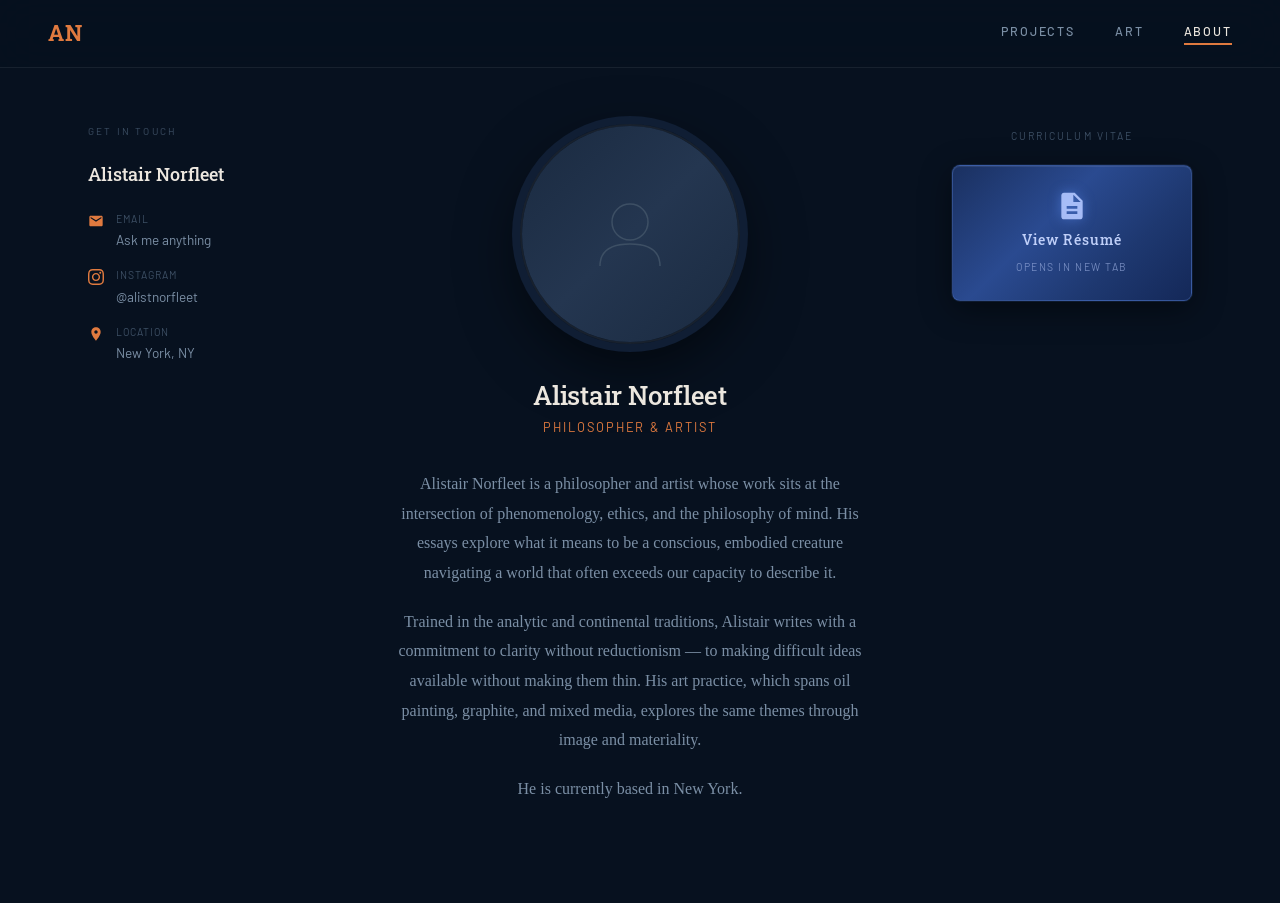
==== about.html @ 7e9ac39a "inital git push" ====
<!DOCTYPE html>
<html lang="en">
<head>
  <meta charset="UTF-8">
  <meta name="viewport" content="width=device-width, initial-scale=1.0">
  <meta name="description" content="About Alistair Norfleet — Philosopher, artist, and writer.">
  <title>About — Alistair Norfleet</title>
  <link rel="preconnect" href="https://fonts.googleapis.com">
  <link rel="preconnect" href="https://fonts.gstatic.com" crossorigin>
  <link href="https://fonts.googleapis.com/css2?family=Roboto+Slab:wght@300;400;500;700&family=Barlow:ital,wght@0,300;0,400;0,500;0,600;1,300;1,400&display=swap" rel="stylesheet">
  <link rel="stylesheet" href="css/styles.css">
</head>
<body>

  <!-- ── HEADER ────────────────────────────────────────────── -->
  <header class="site-header" role="banner">
    <a href="index.html" class="header-logo" aria-label="Alistair Norfleet — Home">AN</a>
    <nav class="header-nav" aria-label="Main navigation">
      <a href="projects.html" class="nav-link">Projects</a>
      <a href="art.html"      class="nav-link">Art</a>
      <a href="about.html"    class="nav-link active">About</a>
    </nav>
    <button class="hamburger" aria-label="Toggle menu" aria-expanded="false">
      <span></span><span></span><span></span>
    </button>
  </header>

  <nav class="mobile-nav" aria-label="Mobile navigation">
    <a href="projects.html" class="nav-link">Projects</a>
    <a href="art.html"      class="nav-link">Art</a>
    <a href="about.html"    class="nav-link">About</a>
  </nav>

  <!-- ── ABOUT PAGE ────────────────────────────────────────── -->
  <main class="about-page page-enter" role="main">
    <div class="about-layout">

      <!-- ── Contact — top left ──────────────────────────── -->
      <section class="about-contact" aria-label="Contact information">
        <div class="contact-label">Get in touch</div>
        <div class="contact-name">Alistair Norfleet</div>

        <div class="contact-item">
          <svg class="contact-item-icon" xmlns="http://www.w3.org/2000/svg" viewBox="0 0 24 24" aria-hidden="true">
            <path d="M20 4H4c-1.1 0-2 .9-2 2v12c0 1.1.9 2 2 2h16c1.1 0 2-.9 2-2V6c0-1.1-.9-2-2-2zm0 4l-8 5-8-5V6l8 5 8-5v2z"/>
          </svg>
          <div class="contact-item-body">
            <div class="contact-item-label">Email</div>
            <a href="mailto:alistair@example.com" class="contact-item-value">
              Ask me anything
            </a>
          </div>
        </div>

        <div class="contact-item">
          <svg class="contact-item-icon" xmlns="http://www.w3.org/2000/svg" viewBox="0 0 24 24" aria-hidden="true">
            <path d="M12 2.163c3.204 0 3.584.012 4.85.07 3.252.148 4.771 1.691 4.919 4.919.058 1.265.069 1.645.069 4.849 0 3.205-.012 3.584-.069 4.849-.149 3.225-1.664 4.771-4.919 4.919-1.266.058-1.644.07-4.85.07-3.204 0-3.584-.012-4.849-.07-3.26-.149-4.771-1.699-4.919-4.92-.058-1.265-.07-1.644-.07-4.849 0-3.204.013-3.583.07-4.849.149-3.227 1.664-4.771 4.919-4.919 1.266-.057 1.645-.069 4.849-.069zm0-2.163c-3.259 0-3.667.014-4.947.072-4.358.2-6.78 2.618-6.98 6.98-.059 1.281-.073 1.689-.073 4.948 0 3.259.014 3.668.072 4.948.2 4.358 2.618 6.78 6.98 6.98 1.281.058 1.689.072 4.948.072 3.259 0 3.668-.014 4.948-.072 4.354-.2 6.782-2.618 6.979-6.98.059-1.28.073-1.689.073-4.948 0-3.259-.014-3.667-.072-4.947-.196-4.354-2.617-6.78-6.979-6.98-1.281-.059-1.69-.073-4.949-.073zm0 5.838c-3.403 0-6.162 2.759-6.162 6.162s2.759 6.163 6.162 6.163 6.162-2.759 6.162-6.163c0-3.403-2.759-6.162-6.162-6.162zm0 10.162c-2.209 0-4-1.79-4-4 0-2.209 1.791-4 4-4s4 1.791 4 4c0 2.21-1.791 4-4 4zm6.406-11.845c-.796 0-1.441.645-1.441 1.44s.645 1.44 1.441 1.44c.795 0 1.439-.645 1.439-1.44s-.644-1.44-1.439-1.44z"/>
          </svg>
          <div class="contact-item-body">
            <div class="contact-item-label">Instagram</div>
            <a href="https://www.instagram.com/" target="_blank" rel="noopener noreferrer"
               class="contact-item-value">
              @alistnorfleet
            </a>
          </div>
        </div>

        <div class="contact-item">
          <svg class="contact-item-icon" xmlns="http://www.w3.org/2000/svg" viewBox="0 0 24 24" aria-hidden="true">
            <path d="M12 2C8.13 2 5 5.13 5 9c0 5.25 7 13 7 13s7-7.75 7-13c0-3.87-3.13-7-7-7zm0 9.5c-1.38 0-2.5-1.12-2.5-2.5s1.12-2.5 2.5-2.5 2.5 1.12 2.5 2.5-1.12 2.5-2.5 2.5z"/>
          </svg>
          <div class="contact-item-body">
            <div class="contact-item-label">Location</div>
            <span class="contact-item-value">New York, NY</span>
          </div>
        </div>
      </section>

      <!-- ── Photo + Bio — center ─────────────────────────── -->
      <section class="about-photo-section" aria-label="Biography">

        <div class="about-headshot-wrap">
          <img
            src="assets/images/headshot.jpg"
            alt="Portrait of Alistair Norfleet"
            onerror="this.style.display='none'; this.nextElementSibling.style.display='flex'"
          >
          <div class="headshot-placeholder" style="display:none" aria-hidden="true">
            <svg xmlns="http://www.w3.org/2000/svg" viewBox="0 0 80 80" width="100" height="100">
              <circle cx="40" cy="28" r="18" fill="none" stroke="#3d4f64" stroke-width="1.5"/>
              <path d="M10 72 Q10 50 40 50 Q70 50 70 72" fill="none" stroke="#3d4f64" stroke-width="1.5"/>
            </svg>
          </div>
        </div>

        <h1 class="about-bio-name">Alistair Norfleet</h1>
        <p class="about-bio-role">Philosopher &amp; Artist</p>

        <div class="about-bio-text">
          <p>
            Alistair Norfleet is a philosopher and artist whose work sits at the
            intersection of phenomenology, ethics, and the philosophy of mind.
            His essays explore what it means to be a conscious, embodied creature
            navigating a world that often exceeds our capacity to describe it.
          </p>
          <p>
            Trained in the analytic and continental traditions, Alistair writes
            with a commitment to clarity without reductionism — to making difficult
            ideas available without making them thin. His art practice, which
            spans oil painting, graphite, and mixed media, explores the same
            themes through image and materiality.
          </p>
          <p>
            He is currently based in New York.
          </p>
        </div>

      </section>

      <!-- ── Resume — top right ───────────────────────────── -->
      <section class="about-resume-section" aria-label="Résumé">
        <div class="resume-prompt">Curriculum Vitae</div>
        <a href="assets/pdfs/resume.pdf"
           target="_blank"
           rel="noopener noreferrer"
           class="resume-btn"
           aria-label="View Alistair Norfleet's résumé — opens in a new tab">

          <svg class="resume-btn-icon" xmlns="http://www.w3.org/2000/svg" viewBox="0 0 24 24" aria-hidden="true">
            <path d="M14 2H6c-1.1 0-2 .9-2 2v16c0 1.1.9 2 2 2h12c1.1 0 2-.9 2-2V8l-6-6zm2 16H8v-2h8v2zm0-4H8v-2h8v2zm-3-5V3.5L18.5 9H13z"/>
          </svg>

          <div class="resume-btn-text">View Résumé</div>
          <div class="resume-btn-sub">Opens in new tab</div>
        </a>
      </section>

    </div>
  </main>

  <!-- No footer on About page (contains all footer information) -->

  <script src="js/main.js"></script>
</body>
</html>
---- css/styles.css ----
/* ============================================================
   ALISTAIR NORFLEET — STYLESHEET
   Design System · Layout · Components · Animations
   ============================================================ */

/* ── 1. DESIGN TOKENS ──────────────────────────────────────── */
:root {
  --navy-deep:    #07111f;
  --navy-mid:     #0c1929;
  --navy-card:    #101e34;
  --navy-lift:    #152338;
  --navy-border:  rgba(255, 255, 255, 0.07);
  --navy-glass:   rgba(7, 17, 31, 0.85);

  --orange:       #e07a3f;
  --orange-light: #ea9562;
  --orange-dim:   rgba(224, 122, 63, 0.18);
  --orange-glow:  rgba(224, 122, 63, 0.35);

  --text-primary:   #ece7df;
  --text-secondary: #7b8fa5;
  --text-muted:     #3d4f64;
  --text-orange:    var(--orange);

  --paper-bg:     #f8f4ee;
  --paper-text:   #1a1a1a;
  --paper-meta:   #5a5a5a;

  --header-h:     68px;
  --radius-sm:    4px;
  --radius-md:    8px;
  --radius-lg:    16px;

  --ease-out:     cubic-bezier(0.16, 1, 0.3, 1);
  --ease-in-out:  cubic-bezier(0.4, 0, 0.2, 1);

  --shadow-sm:    0 2px 12px rgba(0, 0, 0, 0.3);
  --shadow-md:    0 8px 32px rgba(0, 0, 0, 0.45);
  --shadow-lg:    0 20px 60px rgba(0, 0, 0, 0.6);
  --shadow-orange:0 0 30px rgba(224, 122, 63, 0.25);
}

/* ── 2. RESET & BASE ────────────────────────────────────────── */
*, *::before, *::after {
  box-sizing: border-box;
  margin: 0;
  padding: 0;
}

html {
  font-size: 16px;
  scroll-behavior: smooth;
  -webkit-text-size-adjust: 100%;
}

body {
  background-color: var(--navy-deep);
  color: var(--text-primary);
  font-family: 'Barlow', sans-serif;
  font-weight: 400;
  line-height: 1.6;
  min-height: 100vh;
  overflow-x: hidden;
  -webkit-font-smoothing: antialiased;
  -moz-osx-font-smoothing: grayscale;
}

img {
  display: block;
  max-width: 100%;
  height: auto;
}

a {
  color: inherit;
  text-decoration: none;
}

button {
  cursor: pointer;
  font-family: inherit;
  border: none;
  background: none;
}

/* ── 3. TYPOGRAPHY ──────────────────────────────────────────── */
h1, h2, h3, h4 {
  font-family: 'Roboto Slab', serif;
  font-weight: 500;
  line-height: 1.2;
  letter-spacing: -0.01em;
  color: var(--text-primary);
}

.font-barlow  { font-family: 'Barlow', sans-serif; }
.font-slab    { font-family: 'Roboto Slab', serif; }
.font-times   { font-family: 'Times New Roman', Times, serif; }

/* ── 4. SCROLLBAR ───────────────────────────────────────────── */
::-webkit-scrollbar               { width: 6px; }
::-webkit-scrollbar-track         { background: var(--navy-deep); }
::-webkit-scrollbar-thumb         { background: var(--navy-lift); border-radius: 3px; }
::-webkit-scrollbar-thumb:hover   { background: var(--orange); }

::selection {
  background: var(--orange-dim);
  color: var(--text-primary);
}

/* ── 5. HEADER ──────────────────────────────────────────────── */
.site-header {
  position: fixed;
  top: 0; left: 0; right: 0;
  height: var(--header-h);
  z-index: 100;
  display: flex;
  align-items: center;
  justify-content: space-between;
  padding: 0 48px;
  background: var(--navy-glass);
  backdrop-filter: blur(20px);
  -webkit-backdrop-filter: blur(20px);
  border-bottom: 1px solid var(--navy-border);
  transition: background 0.4s var(--ease-in-out),
              border-color 0.4s var(--ease-in-out);
}

.site-header.scrolled {
  background: rgba(7, 17, 31, 0.97);
  border-color: rgba(255, 255, 255, 0.1);
}

.header-logo {
  font-family: 'Roboto Slab', serif;
  font-weight: 700;
  font-size: 1.35rem;
  letter-spacing: 0.04em;
  color: var(--orange);
  text-transform: uppercase;
  user-select: none;
  transition: opacity 0.2s;
}

.header-logo:hover { opacity: 0.8; }

.header-nav {
  display: flex;
  align-items: center;
  gap: 40px;
}

.nav-link {
  font-family: 'Barlow', sans-serif;
  font-weight: 500;
  font-size: 0.78rem;
  letter-spacing: 0.15em;
  text-transform: uppercase;
  color: var(--text-secondary);
  position: relative;
  padding-bottom: 3px;
  transition: color 0.2s;
}

.nav-link::after {
  content: '';
  position: absolute;
  bottom: 0; left: 0;
  width: 0; height: 1.5px;
  background: var(--orange);
  transition: width 0.3s var(--ease-out);
}

.nav-link:hover,
.nav-link.active {
  color: var(--text-primary);
}

.nav-link:hover::after,
.nav-link.active::after {
  width: 100%;
}

/* Hamburger (mobile) */
.hamburger {
  display: none;
  flex-direction: column;
  gap: 5px;
  padding: 6px;
  cursor: pointer;
}

.hamburger span {
  display: block;
  width: 22px;
  height: 1.5px;
  background: var(--text-primary);
  transition: transform 0.3s var(--ease-out), opacity 0.3s;
}

.hamburger.open span:nth-child(1) { transform: translateY(6.5px) rotate(45deg); }
.hamburger.open span:nth-child(2) { opacity: 0; }
.hamburger.open span:nth-child(3) { transform: translateY(-6.5px) rotate(-45deg); }

/* Mobile nav overlay */
.mobile-nav {
  display: none;
  position: fixed;
  inset: 0;
  z-index: 99;
  background: var(--navy-deep);
  flex-direction: column;
  align-items: center;
  justify-content: center;
  gap: 40px;
  opacity: 0;
  pointer-events: none;
  transition: opacity 0.35s var(--ease-out);
}

.mobile-nav.open {
  opacity: 1;
  pointer-events: all;
}

.mobile-nav .nav-link {
  font-size: 1.5rem;
  letter-spacing: 0.2em;
}

/* ── 6. FOOTER ──────────────────────────────────────────────── */
.site-footer {
  padding: 36px 48px;
  border-top: 1px solid var(--navy-border);
  display: flex;
  align-items: center;
  justify-content: center;
  gap: 40px;
  background: var(--navy-mid);
}

.footer-link {
  display: flex;
  align-items: center;
  gap: 10px;
  color: var(--text-secondary);
  font-family: 'Barlow', sans-serif;
  font-size: 0.85rem;
  letter-spacing: 0.05em;
  transition: color 0.2s;
}

.footer-link:hover { color: var(--orange); }

.footer-link svg {
  width: 20px;
  height: 20px;
  fill: currentColor;
  flex-shrink: 0;
  transition: transform 0.25s var(--ease-out);
}

.footer-link:hover svg { transform: scale(1.15); }

.footer-divider {
  width: 1px;
  height: 24px;
  background: var(--navy-border);
}

/* ── 7. LANDING — HERO LAYOUT ───────────────────────────────── */
.landing-hero {
  display: grid;
  grid-template-columns: 180px 1fr 300px;
  height: 100vh;
  overflow: hidden;
  padding-top: var(--header-h);
}

/* ── 8. LANDING — ART SCROLL ────────────────────────────────── */
.art-scroll-col {
  border-right: 1px solid var(--navy-border);
  overflow: hidden;
  position: relative;
}

.art-scroll-col::after {
  content: '';
  position: absolute;
  bottom: 0; left: 0; right: 0;
  height: 80px;
  background: linear-gradient(to top, var(--navy-deep), transparent);
  z-index: 2;
  pointer-events: none;
}

.art-scroll-col::before {
  content: '';
  position: absolute;
  top: 0; left: 0; right: 0;
  height: 80px;
  background: linear-gradient(to bottom, var(--navy-deep), transparent);
  z-index: 2;
  pointer-events: none;
}

.art-scroll-track {
  height: 100%;
  overflow: hidden;
}

.art-scroll-inner {
  display: flex;
  flex-direction: column;
  gap: 8px;
  padding: 8px;
  animation: scrollUp 55s linear infinite;
  will-change: transform;
}

.art-scroll-inner:hover { animation-play-state: paused; }

.art-scroll-item {
  width: 100%;
  aspect-ratio: 3/4;
  border-radius: var(--radius-sm);
  overflow: hidden;
  flex-shrink: 0;
  transition: opacity 0.3s;
}

.art-scroll-item:hover { opacity: 0.75; }

.art-scroll-item .art-thumb {
  width: 100%;
  height: 100%;
  object-fit: cover;
}

.art-scroll-placeholder {
  width: 100%;
  height: 100%;
}

/* ── 9. LANDING — CENTER COLUMN ─────────────────────────────── */
.landing-center {
  display: flex;
  flex-direction: column;
  align-items: center;
  padding: 40px 56px 0;
  position: relative;
  overflow: hidden;
}

.greeting-text {
  margin-top: auto;
  font-family: 'Barlow', sans-serif;
  font-weight: 300;
  font-style: italic;
  font-size: clamp(1rem, 1.5vw, 1.2rem);
  color: var(--text-secondary);
  letter-spacing: 0.04em;
  text-align: center;
  margin-bottom: 32px;
  min-height: 1.6em;
  transition: opacity 0.5s var(--ease-out);
}

.greeting-text.fade { opacity: 0; }

.hero-headshot-wrap {
  width: 160px;
  height: 160px;
  border-radius: 50%;
  overflow: hidden;
  border: 2px solid var(--navy-border);
  box-shadow: 0 0 0 6px var(--navy-card), var(--shadow-md);
  margin-bottom: 28px;
  flex-shrink: 0;
}

.hero-headshot-wrap img,
.hero-headshot-wrap .headshot-placeholder {
  width: 100%;
  height: 100%;
  object-fit: cover;
}

.headshot-placeholder {
  background: linear-gradient(135deg, #1a2a40 0%, #243650 50%, #1a2a40 100%);
  display: flex;
  align-items: center;
  justify-content: center;
}

.headshot-placeholder svg {
  width: 80px;
  height: 80px;
  fill: var(--text-muted);
}

.hero-name {
  font-family: 'Roboto Slab', serif;
  font-size: clamp(1.5rem, 2.5vw, 2rem);
  font-weight: 500;
  color: var(--text-primary);
  text-align: center;
  margin-bottom: 8px;
}

.hero-tagline {
  font-family: 'Barlow', sans-serif;
  font-weight: 300;
  font-size: clamp(0.9rem, 1.3vw, 1.05rem);
  color: var(--text-secondary);
  text-align: center;
  letter-spacing: 0.06em;
  text-transform: uppercase;
  margin-bottom: 40px;
}

/* ── 10. LANDING — ESSAY PEEK ───────────────────────────────── */
.essay-peek-wrap {
  width: 100%;
  position: relative;
  cursor: pointer;
  margin-top: auto;
  padding-top: 20px;
}

.essay-peek-scroll-hint {
  display: flex;
  align-items: center;
  justify-content: center;
  gap: 8px;
  margin-bottom: 12px;
  font-family: 'Barlow', sans-serif;
  font-size: 0.7rem;
  letter-spacing: 0.15em;
  text-transform: uppercase;
  color: var(--text-muted);
  animation: nudgeDown 2.5s ease-in-out infinite;
}

.essay-peek-scroll-hint::after {
  content: '';
  display: block;
  width: 1px;
  height: 20px;
  background: var(--text-muted);
}

.essay-peek-card {
  background: var(--paper-bg);
  border-radius: var(--radius-md) var(--radius-md) 0 0;
  padding: 28px 32px 0;
  position: relative;
  box-shadow: var(--shadow-md);
  max-height: 200px;
  overflow: hidden;
  transition: transform 0.3s var(--ease-out), box-shadow 0.3s;
}

.essay-peek-card:hover {
  transform: translateY(-4px);
  box-shadow: var(--shadow-lg), var(--shadow-orange);
}

.essay-peek-card::after {
  content: '';
  position: absolute;
  bottom: 0; left: 0; right: 0;
  height: 100px;
  background: linear-gradient(to top, var(--paper-bg), transparent);
  pointer-events: none;
}

.peek-label {
  font-family: 'Barlow', sans-serif;
  font-size: 0.65rem;
  letter-spacing: 0.2em;
  text-transform: uppercase;
  color: var(--orange);
  margin-bottom: 10px;
}

.peek-title {
  font-family: 'Roboto Slab', serif;
  font-weight: 500;
  font-size: 1rem;
  color: var(--paper-text);
  line-height: 1.3;
  margin-bottom: 8px;
}

.peek-meta {
  font-family: 'Barlow', sans-serif;
  font-size: 0.75rem;
  color: var(--paper-meta);
  margin-bottom: 16px;
}

.peek-body {
  font-family: 'Times New Roman', Times, serif;
  font-size: 0.85rem;
  color: var(--paper-text);
  line-height: 1.65;
}

/* ── 11. LANDING — BIBLIOGRAPHY ─────────────────────────────── */
.landing-biblio {
  border-left: 1px solid var(--navy-border);
  padding: 40px 32px;
  overflow-y: auto;
  display: flex;
  flex-direction: column;
}

.biblio-header {
  font-family: 'Barlow', sans-serif;
  font-size: 0.65rem;
  letter-spacing: 0.2em;
  text-transform: uppercase;
  color: var(--text-muted);
  margin-bottom: 28px;
  padding-bottom: 16px;
  border-bottom: 1px solid var(--navy-border);
}

.biblio-year-group {
  margin-bottom: 24px;
}

.biblio-year {
  font-family: 'Barlow', sans-serif;
  font-size: 0.65rem;
  font-weight: 600;
  letter-spacing: 0.15em;
  text-transform: uppercase;
  color: var(--orange);
  margin-bottom: 10px;
}

.biblio-entry {
  display: block;
  font-family: 'Barlow', sans-serif;
  font-weight: 400;
  font-size: 0.8rem;
  color: var(--text-secondary);
  line-height: 1.4;
  padding: 8px 0;
  border-bottom: 1px solid transparent;
  cursor: pointer;
  transition: color 0.2s, padding-left 0.25s var(--ease-out);
  position: relative;
}

.biblio-entry::before {
  content: '→';
  position: absolute;
  left: -16px;
  opacity: 0;
  transition: opacity 0.2s, left 0.25s var(--ease-out);
  color: var(--orange);
  font-size: 0.75rem;
}

.biblio-entry:hover {
  color: var(--text-primary);
  padding-left: 6px;
}

.biblio-entry:hover::before {
  opacity: 1;
  left: -12px;
}

/* ── 12. PROJECTS PAGE ──────────────────────────────────────── */
.projects-layout {
  display: grid;
  grid-template-columns: 1fr 280px;
  gap: 0;
  min-height: calc(100vh - var(--header-h));
  padding-top: var(--header-h);
}

.projects-main {
  padding: 40px 48px;
  border-right: 1px solid var(--navy-border);
  overflow-y: auto;
}

.projects-top-bar {
  display: flex;
  align-items: flex-start;
  justify-content: flex-end;
  margin-bottom: 28px;
}

.download-btn {
  display: inline-flex;
  align-items: center;
  gap: 8px;
  font-family: 'Barlow', sans-serif;
  font-size: 0.75rem;
  font-weight: 600;
  letter-spacing: 0.1em;
  text-transform: uppercase;
  color: var(--orange);
  border: 1px solid var(--orange);
  padding: 9px 18px;
  border-radius: var(--radius-sm);
  transition: background 0.2s, color 0.2s, box-shadow 0.2s, transform 0.15s;
}

.download-btn:hover {
  background: var(--orange);
  color: var(--navy-deep);
  box-shadow: var(--shadow-orange);
  transform: translateY(-1px);
}

.download-btn svg {
  width: 14px;
  height: 14px;
  fill: currentColor;
  transition: transform 0.2s var(--ease-out);
}

.download-btn:hover svg { transform: translateY(2px); }

/* Essay document display */
.essay-document {
  background: var(--paper-bg);
  border-radius: var(--radius-md);
  padding: 64px 72px;
  box-shadow: var(--shadow-md);
  max-width: 740px;
  margin: 0 auto;
  transition: opacity 0.3s var(--ease-out);
}

.essay-document.loading { opacity: 0; }

.essay-doc-label {
  font-family: 'Barlow', sans-serif;
  font-size: 0.65rem;
  letter-spacing: 0.2em;
  text-transform: uppercase;
  color: var(--orange);
  margin-bottom: 20px;
}

.essay-doc-title {
  font-family: 'Roboto Slab', serif;
  font-weight: 500;
  font-size: 1.5rem;
  color: var(--paper-text);
  line-height: 1.3;
  margin-bottom: 12px;
}

.essay-doc-meta {
  font-family: 'Barlow', sans-serif;
  font-size: 0.8rem;
  color: var(--paper-meta);
  margin-bottom: 8px;
}

.essay-doc-author {
  font-family: 'Barlow', sans-serif;
  font-size: 0.85rem;
  font-weight: 500;
  color: var(--paper-text);
  margin-bottom: 32px;
  padding-bottom: 24px;
  border-bottom: 1px solid #d0cbc2;
}

.essay-doc-abstract {
  font-family: 'Barlow', sans-serif;
  font-style: italic;
  font-size: 0.85rem;
  color: var(--paper-meta);
  line-height: 1.7;
  border-left: 2px solid #c8c0b4;
  padding-left: 16px;
  margin-bottom: 32px;
}

.essay-doc-body {
  font-family: 'Times New Roman', Times, serif;
  font-size: 1rem;
  color: var(--paper-text);
  line-height: 1.85;
}

.essay-doc-body p {
  margin-bottom: 1.4em;
  text-indent: 2em;
}

.essay-doc-body p:first-child { text-indent: 0; }

.essay-pdf-frame {
  width: 100%;
  height: 80vh;
  border: none;
  border-radius: var(--radius-md);
  display: none;
}

/* Projects sidebar */
.projects-sidebar {
  padding: 40px 24px;
  position: sticky;
  top: var(--header-h);
  height: calc(100vh - var(--header-h));
  overflow-y: auto;
}

.sidebar-label {
  font-family: 'Barlow', sans-serif;
  font-size: 0.65rem;
  letter-spacing: 0.2em;
  text-transform: uppercase;
  color: var(--text-muted);
  margin-bottom: 20px;
}

.sidebar-essay-item {
  display: block;
  padding: 12px 14px;
  border-radius: var(--radius-sm);
  margin-bottom: 4px;
  cursor: pointer;
  transition: background 0.2s, color 0.2s;
  position: relative;
}

.sidebar-essay-item:hover {
  background: var(--navy-card);
}

.sidebar-essay-item.active {
  background: var(--navy-lift);
}

.sidebar-essay-item.active::before {
  content: '';
  position: absolute;
  left: 0; top: 0; bottom: 0;
  width: 2px;
  background: var(--orange);
  border-radius: 0 2px 2px 0;
}

.sidebar-essay-title {
  font-family: 'Barlow', sans-serif;
  font-size: 0.78rem;
  line-height: 1.4;
  color: var(--text-secondary);
  transition: color 0.2s;
}

.sidebar-essay-item:hover .sidebar-essay-title,
.sidebar-essay-item.active .sidebar-essay-title {
  color: var(--text-primary);
}

.sidebar-essay-year {
  font-family: 'Barlow', sans-serif;
  font-size: 0.65rem;
  color: var(--orange);
  margin-top: 3px;
  font-weight: 600;
}

/* ── 13. ART GALLERY PAGE ───────────────────────────────────── */
.art-page {
  padding-top: var(--header-h);
  min-height: 100vh;
  position: relative;
  overflow: hidden;
}

/* Animated background */
.art-bg {
  position: fixed;
  inset: 0;
  z-index: 0;
  background:
    radial-gradient(ellipse at 20% 50%, rgba(14, 28, 58, 0.6) 0%, transparent 60%),
    radial-gradient(ellipse at 80% 20%, rgba(20, 14, 40, 0.5) 0%, transparent 55%),
    var(--navy-deep);
  animation: bgShift 20s ease-in-out infinite alternate;
}

.art-page-content {
  position: relative;
  z-index: 1;
}

.gallery-header {
  text-align: center;
  padding: 60px 48px 40px;
}

.gallery-header h1 {
  font-size: clamp(2rem, 4vw, 3rem);
  letter-spacing: -0.02em;
  margin-bottom: 12px;
}

.gallery-header p {
  font-family: 'Barlow', sans-serif;
  font-weight: 300;
  color: var(--text-secondary);
  font-size: 0.95rem;
  letter-spacing: 0.05em;
}

.gallery-grid {
  display: grid;
  grid-template-columns: repeat(12, 1fr);
  grid-auto-rows: 60px;
  gap: 16px;
  padding: 0 48px 80px;
  max-width: 1400px;
  margin: 0 auto;
}

.gallery-item {
  position: relative;
  border-radius: var(--radius-md);
  overflow: hidden;
  cursor: pointer;
  transform-origin: center;
  opacity: 0;
  transform: translateY(40px) scale(0.96);
  transition: transform 0.5s var(--ease-out), opacity 0.5s var(--ease-out),
              box-shadow 0.3s;
  animation: floatGently var(--float-duration, 6s) ease-in-out infinite alternate;
  animation-delay: var(--float-delay, 0s);
}

.gallery-item.visible {
  opacity: 1;
  transform: translateY(0) scale(1);
}

.gallery-item:hover {
  box-shadow: 0 0 0 2px var(--orange), var(--shadow-lg), var(--shadow-orange);
  z-index: 2;
  transform: scale(1.02) !important;
}

/* Grid sizing variants */
.gallery-item[data-size="large"]   { grid-column: span 5; grid-row: span 8; }
.gallery-item[data-size="standard"]{ grid-column: span 4; grid-row: span 6; }
.gallery-item[data-size="portrait"]{ grid-column: span 3; grid-row: span 8; }
.gallery-item[data-size="wide"]    { grid-column: span 6; grid-row: span 5; }

.gallery-item-art {
  width: 100%;
  height: 100%;
  object-fit: cover;
  transition: transform 0.6s var(--ease-out);
}

.gallery-item:hover .gallery-item-art {
  transform: scale(1.06);
}

.gallery-item-overlay {
  position: absolute;
  inset: 0;
  background: linear-gradient(to top, rgba(7, 17, 31, 0.92) 0%, transparent 55%);
  opacity: 0;
  transition: opacity 0.3s;
  display: flex;
  flex-direction: column;
  justify-content: flex-end;
  padding: 20px;
}

.gallery-item:hover .gallery-item-overlay {
  opacity: 1;
}

.gallery-item-title {
  font-family: 'Roboto Slab', serif;
  font-size: 0.95rem;
  font-weight: 500;
  color: var(--text-primary);
  margin-bottom: 4px;
}

.gallery-item-meta {
  font-family: 'Barlow', sans-serif;
  font-size: 0.72rem;
  color: var(--text-secondary);
  letter-spacing: 0.04em;
}

.gallery-item-year {
  font-family: 'Barlow', sans-serif;
  font-size: 0.65rem;
  color: var(--orange);
  font-weight: 600;
  letter-spacing: 0.1em;
  margin-bottom: 4px;
}

/* Lightbox */
.lightbox {
  position: fixed;
  inset: 0;
  z-index: 200;
  display: flex;
  align-items: center;
  justify-content: center;
  background: rgba(7, 17, 31, 0.97);
  backdrop-filter: blur(12px);
  -webkit-backdrop-filter: blur(12px);
  opacity: 0;
  pointer-events: none;
  transition: opacity 0.35s var(--ease-out);
}

.lightbox.open {
  opacity: 1;
  pointer-events: all;
}

.lightbox-inner {
  display: grid;
  grid-template-columns: 1fr 300px;
  gap: 40px;
  max-width: 1100px;
  width: 90%;
  max-height: 90vh;
  transform: scale(0.95);
  transition: transform 0.35s var(--ease-out);
}

.lightbox.open .lightbox-inner {
  transform: scale(1);
}

.lightbox-art-wrap {
  position: relative;
  display: flex;
  align-items: center;
  justify-content: center;
  max-height: 85vh;
  border-radius: var(--radius-md);
  overflow: hidden;
}

.lightbox-art-img {
  max-width: 100%;
  max-height: 85vh;
  width: 100%;
  height: 100%;
  object-fit: contain;
  border-radius: var(--radius-md);
}

.lightbox-art-placeholder {
  width: 100%;
  height: 100%;
  min-height: 400px;
  border-radius: var(--radius-md);
}

.lightbox-info {
  display: flex;
  flex-direction: column;
  justify-content: center;
  padding: 20px 0;
}

.lightbox-year {
  font-family: 'Barlow', sans-serif;
  font-size: 0.7rem;
  letter-spacing: 0.2em;
  color: var(--orange);
  text-transform: uppercase;
  font-weight: 600;
  margin-bottom: 12px;
}

.lightbox-title {
  font-family: 'Roboto Slab', serif;
  font-size: 1.8rem;
  font-weight: 500;
  margin-bottom: 16px;
  line-height: 1.2;
}

.lightbox-medium,
.lightbox-dims {
  font-family: 'Barlow', sans-serif;
  font-size: 0.85rem;
  color: var(--text-secondary);
  margin-bottom: 6px;
}

.lightbox-desc {
  font-family: 'Times New Roman', Times, serif;
  font-size: 0.95rem;
  color: var(--text-secondary);
  line-height: 1.7;
  margin-top: 20px;
  padding-top: 20px;
  border-top: 1px solid var(--navy-border);
}

.lightbox-nav {
  display: flex;
  gap: 12px;
  margin-top: 32px;
}

.lightbox-nav-btn {
  width: 40px;
  height: 40px;
  border: 1px solid var(--navy-border);
  border-radius: var(--radius-sm);
  display: flex;
  align-items: center;
  justify-content: center;
  color: var(--text-secondary);
  transition: border-color 0.2s, color 0.2s, background 0.2s;
}

.lightbox-nav-btn:hover {
  border-color: var(--orange);
  color: var(--orange);
  background: var(--orange-dim);
}

.lightbox-nav-btn svg { width: 16px; height: 16px; fill: currentColor; }

.lightbox-close {
  position: absolute;
  top: 24px; right: 24px;
  width: 40px; height: 40px;
  border: 1px solid var(--navy-border);
  border-radius: 50%;
  display: flex;
  align-items: center;
  justify-content: center;
  color: var(--text-secondary);
  transition: border-color 0.2s, color 0.2s;
  z-index: 10;
}

.lightbox-close:hover {
  border-color: var(--orange);
  color: var(--orange);
}

.lightbox-close svg { width: 14px; height: 14px; fill: currentColor; }

/* ── 14. ABOUT PAGE ─────────────────────────────────────────── */
.about-page {
  padding-top: var(--header-h);
  min-height: 100vh;
}

.about-layout {
  display: grid;
  grid-template-columns: 260px 1fr 280px;
  grid-template-rows: auto 1fr;
  gap: 0;
  padding: 56px 48px 80px;
  max-width: 1200px;
  margin: 0 auto;
  min-height: calc(100vh - var(--header-h));
}

/* Contact panel — top left */
.about-contact {
  grid-column: 1;
  grid-row: 1 / 3;
  padding-right: 40px;
}

.contact-label {
  font-family: 'Barlow', sans-serif;
  font-size: 0.62rem;
  letter-spacing: 0.22em;
  text-transform: uppercase;
  color: var(--text-muted);
  margin-bottom: 24px;
}

.contact-name {
  font-family: 'Roboto Slab', serif;
  font-size: 1.1rem;
  font-weight: 500;
  color: var(--text-primary);
  margin-bottom: 24px;
  line-height: 1.3;
}

.contact-item {
  display: flex;
  align-items: flex-start;
  gap: 12px;
  margin-bottom: 16px;
}

.contact-item-icon {
  width: 16px;
  height: 16px;
  fill: var(--orange);
  flex-shrink: 0;
  margin-top: 2px;
}

.contact-item-body {
  display: flex;
  flex-direction: column;
  gap: 2px;
}

.contact-item-label {
  font-family: 'Barlow', sans-serif;
  font-size: 0.65rem;
  color: var(--text-muted);
  letter-spacing: 0.1em;
  text-transform: uppercase;
}

.contact-item-value {
  font-family: 'Barlow', sans-serif;
  font-size: 0.85rem;
  color: var(--text-secondary);
  transition: color 0.2s;
}

a.contact-item-value:hover { color: var(--orange); }

.contact-instagram-link {
  display: inline-flex;
  align-items: center;
  gap: 8px;
  font-family: 'Barlow', sans-serif;
  font-size: 0.85rem;
  color: var(--text-secondary);
  transition: color 0.2s;
  margin-top: 8px;
}

.contact-instagram-link svg {
  width: 18px;
  height: 18px;
  fill: currentColor;
}

.contact-instagram-link:hover { color: var(--orange); }

/* Headshot — center */
.about-photo-section {
  grid-column: 2;
  grid-row: 1 / 3;
  display: flex;
  flex-direction: column;
  align-items: center;
  padding: 0 40px;
}

.about-headshot-wrap {
  width: 220px;
  height: 220px;
  border-radius: 50%;
  overflow: hidden;
  border: 2px solid var(--navy-border);
  box-shadow: 0 0 0 8px var(--navy-card), var(--shadow-lg);
  margin-bottom: 36px;
  flex-shrink: 0;
}

.about-headshot-wrap img,
.about-headshot-wrap .headshot-placeholder {
  width: 100%;
  height: 100%;
  object-fit: cover;
}

.about-bio-name {
  font-family: 'Roboto Slab', serif;
  font-size: 1.6rem;
  font-weight: 500;
  margin-bottom: 6px;
  text-align: center;
}

.about-bio-role {
  font-family: 'Barlow', sans-serif;
  font-size: 0.8rem;
  letter-spacing: 0.15em;
  text-transform: uppercase;
  color: var(--orange);
  margin-bottom: 32px;
  text-align: center;
}

.about-bio-text {
  font-family: 'Times New Roman', Times, serif;
  font-size: 1rem;
  color: var(--text-secondary);
  line-height: 1.85;
  text-align: center;
  max-width: 480px;
}

.about-bio-text p { margin-bottom: 1.2em; }

/* Resume button — top right */
.about-resume-section {
  grid-column: 3;
  grid-row: 1 / 3;
  display: flex;
  flex-direction: column;
  align-items: center;
  justify-content: flex-start;
  padding-left: 40px;
  padding-top: 4px;
}

.resume-prompt {
  font-family: 'Barlow', sans-serif;
  font-size: 0.65rem;
  letter-spacing: 0.2em;
  text-transform: uppercase;
  color: var(--text-muted);
  margin-bottom: 20px;
  text-align: center;
}

.resume-btn {
  display: flex;
  flex-direction: column;
  align-items: center;
  justify-content: center;
  gap: 10px;
  padding: 24px 32px;
  border-radius: var(--radius-md);
  cursor: pointer;
  text-decoration: none;
  position: relative;
  overflow: hidden;
  background: linear-gradient(135deg, #1a3060 0%, #2a4a90 40%, #1e3870 70%, #142858 100%);
  border: 1px solid rgba(100, 140, 220, 0.3);
  box-shadow:
    0 0 0 1px rgba(100, 150, 255, 0.1),
    inset 0 1px 0 rgba(255, 255, 255, 0.08),
    var(--shadow-md);
  animation: resumePulse 3s ease-in-out infinite;
  transition: transform 0.25s var(--ease-out), box-shadow 0.25s;
  width: 100%;
}

.resume-btn::before {
  content: '';
  position: absolute;
  top: -50%; left: -60%;
  width: 60%;
  height: 200%;
  background: linear-gradient(
    105deg,
    transparent 0%,
    rgba(255, 255, 255, 0.04) 40%,
    rgba(255, 255, 255, 0.12) 50%,
    rgba(255, 255, 255, 0.04) 60%,
    transparent 100%
  );
  animation: shimmer 3.5s ease-in-out infinite;
}

.resume-btn:hover {
  transform: translateY(-3px);
  box-shadow:
    0 0 0 1px rgba(100, 150, 255, 0.25),
    0 0 30px rgba(60, 100, 200, 0.3),
    0 0 60px rgba(60, 100, 200, 0.15),
    var(--shadow-lg);
}

.resume-btn-icon {
  width: 32px;
  height: 32px;
  fill: rgba(180, 200, 255, 0.9);
  filter: drop-shadow(0 0 6px rgba(100, 150, 255, 0.5));
  animation: iconFloat 4s ease-in-out infinite;
}

.resume-btn-text {
  font-family: 'Roboto Slab', serif;
  font-size: 0.85rem;
  font-weight: 500;
  letter-spacing: 0.08em;
  color: rgba(200, 215, 255, 0.95);
  text-align: center;
  line-height: 1.3;
}

.resume-btn-sub {
  font-family: 'Barlow', sans-serif;
  font-size: 0.65rem;
  letter-spacing: 0.15em;
  text-transform: uppercase;
  color: rgba(150, 170, 220, 0.7);
  text-align: center;
}

/* ── 15. UTILITIES ──────────────────────────────────────────── */
.visually-hidden {
  position: absolute;
  width: 1px; height: 1px;
  clip: rect(0,0,0,0);
  overflow: hidden;
}

.page-enter {
  animation: pageEnter 0.5s var(--ease-out) both;
}

/* ── 16. KEYFRAMES ──────────────────────────────────────────── */
@keyframes scrollUp {
  from { transform: translateY(0); }
  to   { transform: translateY(-50%); }
}

@keyframes floatGently {
  from { transform: translateY(0px); }
  to   { transform: translateY(-8px); }
}

@keyframes nudgeDown {
  0%, 100% { transform: translateY(0);  opacity: 0.5; }
  50%       { transform: translateY(5px); opacity: 1; }
}

@keyframes resumePulse {
  0%, 100% { box-shadow: 0 0 0 1px rgba(100,150,255,0.1), inset 0 1px 0 rgba(255,255,255,0.08), 0 8px 32px rgba(0,0,0,0.45); }
  50%       { box-shadow: 0 0 0 1px rgba(100,150,255,0.2), inset 0 1px 0 rgba(255,255,255,0.08), 0 8px 32px rgba(0,0,0,0.45), 0 0 20px rgba(60,100,200,0.2); }
}

@keyframes shimmer {
  0%   { left: -60%; }
  100% { left: 120%; }
}

@keyframes iconFloat {
  0%, 100% { transform: translateY(0); }
  50%       { transform: translateY(-4px); }
}

@keyframes bgShift {
  from { background-position: 0% 50%; }
  to   { background-position: 100% 50%; }
}

@keyframes pageEnter {
  from { opacity: 0; transform: translateY(12px); }
  to   { opacity: 1; transform: translateY(0); }
}

@keyframes spin {
  to { transform: rotate(360deg); }
}

/* Loading spinner */
.spinner {
  width: 24px;
  height: 24px;
  border: 2px solid var(--navy-border);
  border-top-color: var(--orange);
  border-radius: 50%;
  animation: spin 0.7s linear infinite;
}

/* ── 17. RESPONSIVE ─────────────────────────────────────────── */
@media (max-width: 1100px) {
  .landing-hero {
    grid-template-columns: 140px 1fr 240px;
  }
  .landing-center { padding: 32px 36px 0; }
  .gallery-item[data-size="large"]    { grid-column: span 6; grid-row: span 8; }
  .gallery-item[data-size="standard"] { grid-column: span 6; grid-row: span 6; }
  .gallery-item[data-size="portrait"] { grid-column: span 4; grid-row: span 8; }
  .gallery-item[data-size="wide"]     { grid-column: span 8; grid-row: span 5; }
}

@media (max-width: 860px) {
  .site-header { padding: 0 24px; }
  .header-nav  { display: none; }
  .hamburger   { display: flex; }
  .mobile-nav  { display: flex; }

  .landing-hero {
    grid-template-columns: 1fr;
    grid-template-rows: auto;
    height: auto;
    min-height: 100vh;
  }

  .art-scroll-col { display: none; }

  .landing-center {
    padding: 56px 28px 0;
    min-height: calc(100vh - var(--header-h));
  }

  .landing-biblio {
    border-left: none;
    border-top: 1px solid var(--navy-border);
    padding: 32px 24px;
    max-height: 50vh;
  }

  .projects-layout {
    grid-template-columns: 1fr;
  }

  .projects-sidebar {
    position: static;
    height: auto;
    border-top: 1px solid var(--navy-border);
    order: -1;
  }

  .projects-main { padding: 24px; }
  .essay-document { padding: 32px 24px; }

  .about-layout {
    grid-template-columns: 1fr;
    grid-template-rows: auto;
    padding: 32px 24px 60px;
    gap: 40px;
  }

  .about-contact,
  .about-photo-section,
  .about-resume-section {
    grid-column: 1;
    grid-row: auto;
    padding: 0;
  }

  .about-resume-section {
    align-items: stretch;
    padding: 0;
  }

  .resume-btn { width: 100%; }

  .gallery-grid {
    grid-template-columns: repeat(6, 1fr);
    padding: 0 24px 60px;
    gap: 12px;
  }

  .gallery-item[data-size="large"],
  .gallery-item[data-size="wide"]     { grid-column: span 6; grid-row: span 6; }
  .gallery-item[data-size="standard"],
  .gallery-item[data-size="portrait"] { grid-column: span 3; grid-row: span 5; }

  .lightbox-inner {
    grid-template-columns: 1fr;
    gap: 20px;
    overflow-y: auto;
    padding: 20px;
  }

  .lightbox-info { padding: 0; }
}

@media (max-width: 480px) {
  .site-header { padding: 0 16px; }
  .gallery-grid { grid-template-columns: repeat(2, 1fr); padding: 0 16px 60px; }
  .gallery-item[data-size] { grid-column: span 2; grid-row: span 5; }
  .essay-document { padding: 24px 16px; }
  .about-layout { padding: 24px 16px 60px; }
  .site-footer { padding: 28px 24px; flex-direction: column; gap: 20px; }
  .footer-divider { width: 40px; height: 1px; }
}
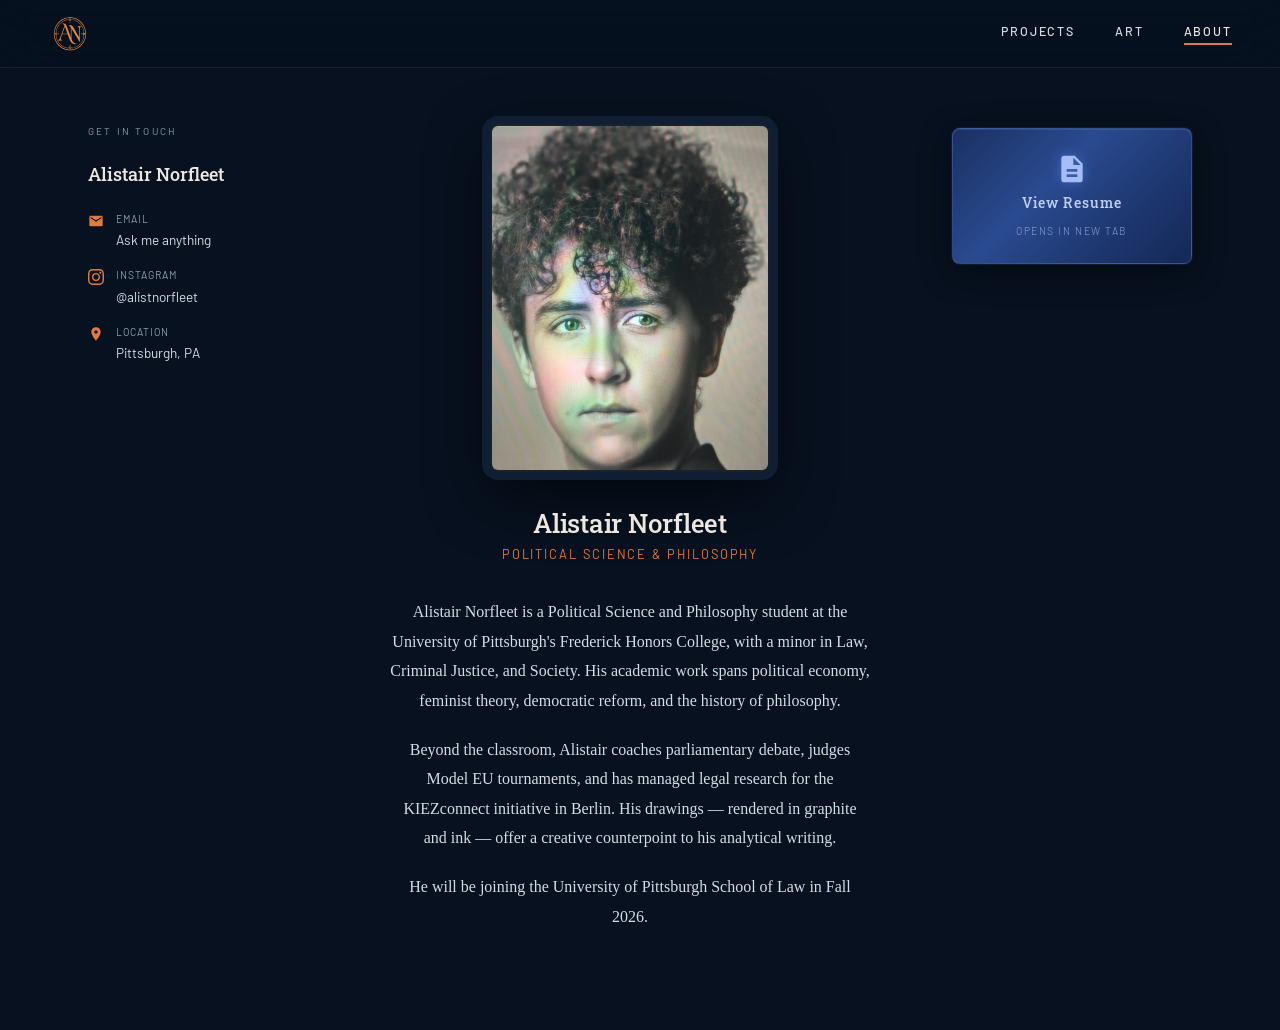
==== commit 94396a38: "Add all client content and polish site design - Add 12 essays, 8 drawings, headshot, resume, and AN " ====
--- a/about.html
+++ b/about.html
@@ -8,13 +8,17 @@
   <link rel="preconnect" href="https://fonts.googleapis.com">
   <link rel="preconnect" href="https://fonts.gstatic.com" crossorigin>
   <link href="https://fonts.googleapis.com/css2?family=Roboto+Slab:wght@300;400;500;700&family=Barlow:ital,wght@0,300;0,400;0,500;0,600;1,300;1,400&display=swap" rel="stylesheet">
+  <link rel="icon" type="image/svg+xml" href="assets/images/logo.svg">
+  <link rel="apple-touch-icon" href="assets/images/apple-touch-icon.png">
   <link rel="stylesheet" href="css/styles.css">
 </head>
 <body>
 
   <!-- ── HEADER ────────────────────────────────────────────── -->
   <header class="site-header" role="banner">
-    <a href="index.html" class="header-logo" aria-label="Alistair Norfleet — Home">AN</a>
+    <a href="index.html" class="header-logo" aria-label="Alistair Norfleet — Home">
+      <img src="assets/images/edited-photo.svg" alt="AN" class="header-logo-img">
+    </a>
     <nav class="header-nav" aria-label="Main navigation">
       <a href="projects.html" class="nav-link">Projects</a>
       <a href="art.html"      class="nav-link">Art</a>
@@ -46,7 +50,7 @@
           </svg>
           <div class="contact-item-body">
             <div class="contact-item-label">Email</div>
-            <a href="mailto:alistair@example.com" class="contact-item-value">
+            <a href="mailto:alistairnorfleet@gmail.com" class="contact-item-value">
               Ask me anything
             </a>
           </div>
@@ -71,7 +75,7 @@
           </svg>
           <div class="contact-item-body">
             <div class="contact-item-label">Location</div>
-            <span class="contact-item-value">New York, NY</span>
+            <span class="contact-item-value">Pittsburgh, PA</span>
           </div>
         </div>
       </section>
@@ -94,43 +98,44 @@
         </div>
 
         <h1 class="about-bio-name">Alistair Norfleet</h1>
-        <p class="about-bio-role">Philosopher &amp; Artist</p>
+        <p class="about-bio-role">Political Science &amp; Philosophy</p>
 
         <div class="about-bio-text">
           <p>
-            Alistair Norfleet is a philosopher and artist whose work sits at the
-            intersection of phenomenology, ethics, and the philosophy of mind.
-            His essays explore what it means to be a conscious, embodied creature
-            navigating a world that often exceeds our capacity to describe it.
+            Alistair Norfleet is a Political Science and Philosophy student at
+            the University of Pittsburgh's Frederick Honors College, with a
+            minor in Law, Criminal Justice, and Society. His academic work
+            spans political economy, feminist theory, democratic reform,
+            and the history of philosophy.
           </p>
           <p>
-            Trained in the analytic and continental traditions, Alistair writes
-            with a commitment to clarity without reductionism — to making difficult
-            ideas available without making them thin. His art practice, which
-            spans oil painting, graphite, and mixed media, explores the same
-            themes through image and materiality.
+            Beyond the classroom, Alistair coaches parliamentary debate,
+            judges Model EU tournaments, and has managed legal research
+            for the KIEZconnect initiative in Berlin. His drawings —
+            rendered in graphite and ink — offer a creative counterpoint
+            to his analytical writing.
           </p>
           <p>
-            He is currently based in New York.
+            He will be joining the University of Pittsburgh School of Law
+            in Fall 2026.
           </p>
         </div>
 
       </section>
 
       <!-- ── Resume — top right ───────────────────────────── -->
-      <section class="about-resume-section" aria-label="Résumé">
-        <div class="resume-prompt">Curriculum Vitae</div>
+      <section class="about-resume-section" aria-label="Resume">
         <a href="assets/pdfs/resume.pdf"
            target="_blank"
            rel="noopener noreferrer"
            class="resume-btn"
-           aria-label="View Alistair Norfleet's résumé — opens in a new tab">
+           aria-label="View Alistair Norfleet's resume — opens in a new tab">
 
           <svg class="resume-btn-icon" xmlns="http://www.w3.org/2000/svg" viewBox="0 0 24 24" aria-hidden="true">
             <path d="M14 2H6c-1.1 0-2 .9-2 2v16c0 1.1.9 2 2 2h12c1.1 0 2-.9 2-2V8l-6-6zm2 16H8v-2h8v2zm0-4H8v-2h8v2zm-3-5V3.5L18.5 9H13z"/>
           </svg>
 
-          <div class="resume-btn-text">View Résumé</div>
+          <div class="resume-btn-text">View Resume</div>
           <div class="resume-btn-sub">Opens in new tab</div>
         </a>
       </section>
--- a/css/styles.css
+++ b/css/styles.css
@@ -18,8 +18,8 @@
   --orange-glow:  rgba(224, 122, 63, 0.35);
 
   --text-primary:   #ece7df;
-  --text-secondary: #7b8fa5;
-  --text-muted:     #3d4f64;
+  --text-secondary: #d5dce4;
+  --text-muted:     #8a9bb0;
   --text-orange:    var(--orange);
 
   --paper-bg:     #f8f4ee;
@@ -131,17 +131,18 @@
 }
 
 .header-logo {
-  font-family: 'Roboto Slab', serif;
-  font-weight: 700;
-  font-size: 1.35rem;
-  letter-spacing: 0.04em;
-  color: var(--orange);
-  text-transform: uppercase;
+  display: flex;
+  align-items: center;
   user-select: none;
   transition: opacity 0.2s;
 }
 
 .header-logo:hover { opacity: 0.8; }
+
+.header-logo-img {
+  height: 44px;
+  width: auto;
+}
 
 .header-nav {
   display: flex;
@@ -368,9 +369,8 @@
 .greeting-text.fade { opacity: 0; }
 
 .hero-headshot-wrap {
-  width: 160px;
-  height: 160px;
-  border-radius: 50%;
+  width: 220px;
+  border-radius: var(--radius-md);
   overflow: hidden;
   border: 2px solid var(--navy-border);
   box-shadow: 0 0 0 6px var(--navy-card), var(--shadow-md);
@@ -381,8 +381,7 @@
 .hero-headshot-wrap img,
 .hero-headshot-wrap .headshot-placeholder {
   width: 100%;
-  height: 100%;
-  object-fit: cover;
+  height: auto;
 }
 
 .headshot-placeholder {
@@ -1173,9 +1172,8 @@
 }
 
 .about-headshot-wrap {
-  width: 220px;
-  height: 220px;
-  border-radius: 50%;
+  width: 280px;
+  border-radius: var(--radius-md);
   overflow: hidden;
   border: 2px solid var(--navy-border);
   box-shadow: 0 0 0 8px var(--navy-card), var(--shadow-lg);
@@ -1186,8 +1184,7 @@
 .about-headshot-wrap img,
 .about-headshot-wrap .headshot-placeholder {
   width: 100%;
-  height: 100%;
-  object-fit: cover;
+  height: auto;
 }
 
 .about-bio-name {
